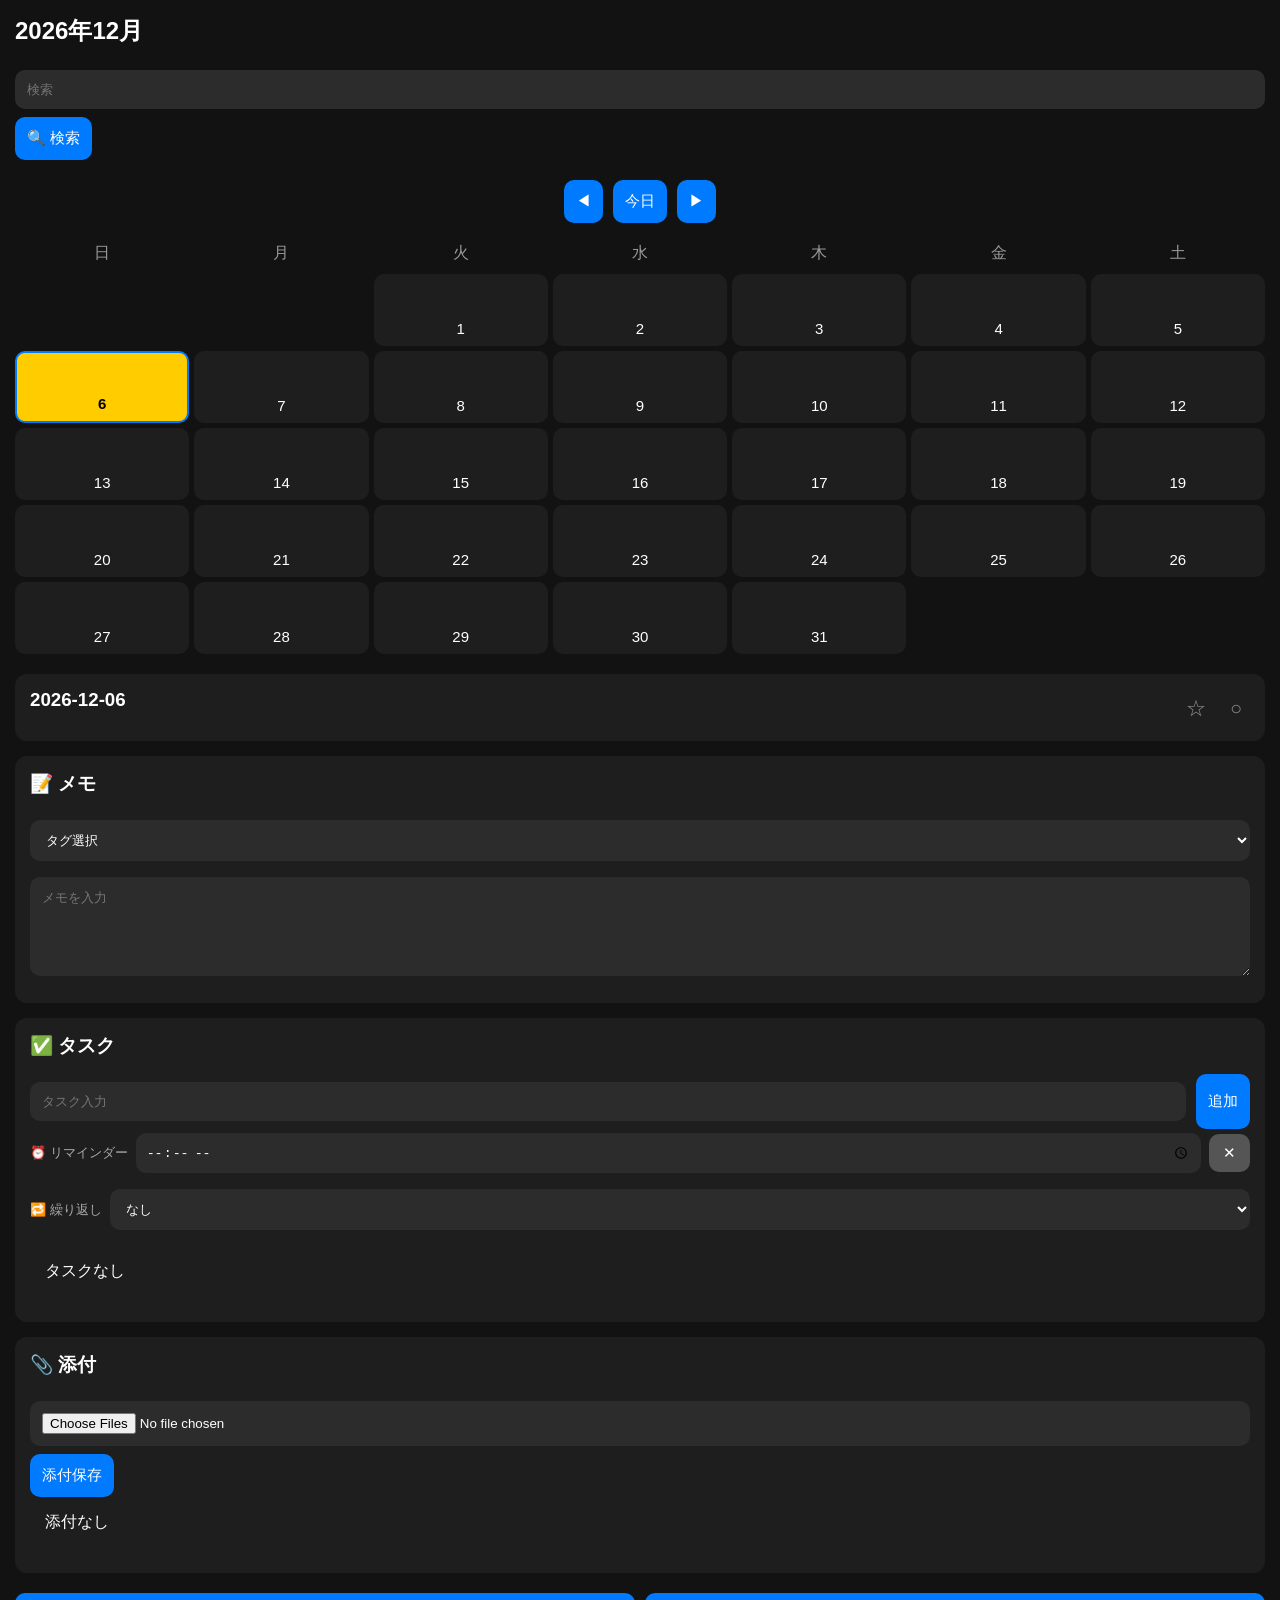
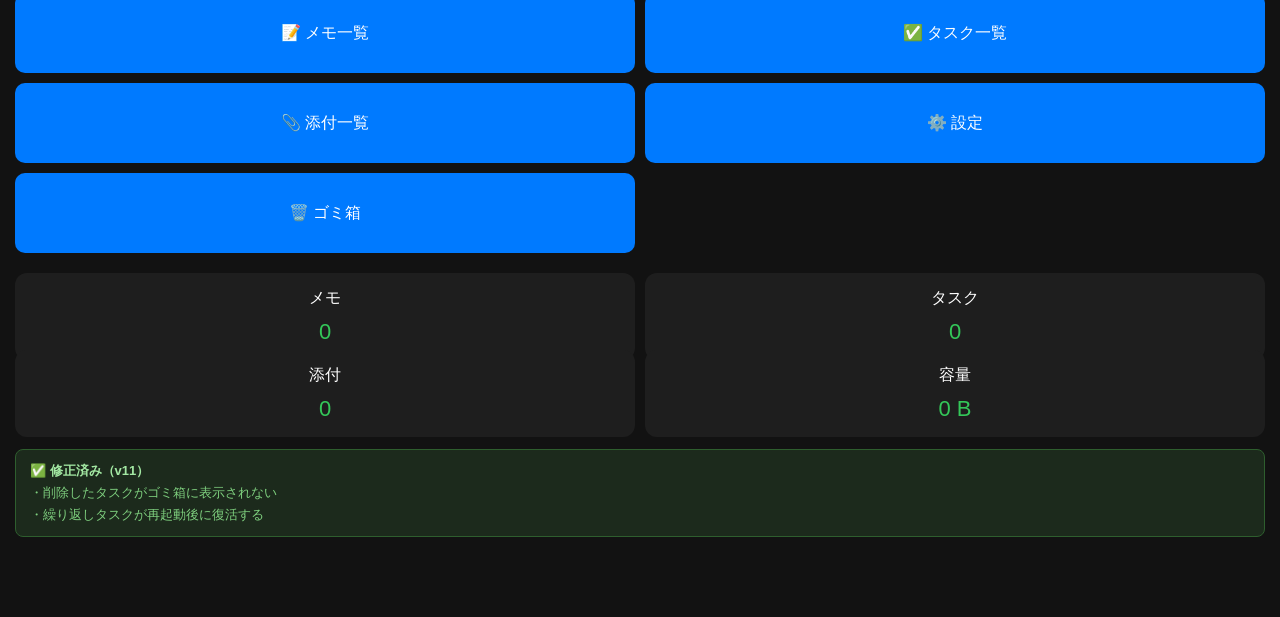
==== index.html @ 5a41fc6e "fix: sync deletedRepeatIds from trash on startup, bump SW to v11 Root cause: tasks deleted with old " ====
<!DOCTYPE html>
<html lang="ja">
<head>

<meta charset="UTF-8">

<meta
name="viewport"
content="width=device-width,initial-scale=1.0">

<title>Daily Hub Pro v3.1</title>

<link rel="manifest" href="manifest.json">

<meta name="theme-color" content="#007aff">

<meta name="apple-mobile-web-app-capable" content="yes">

<meta name="apple-mobile-web-app-status-bar-style" content="black-translucent">

<meta name="apple-mobile-web-app-title" content="Daily Hub">

<link rel="apple-touch-icon" href="icon.svg">

<link
rel="stylesheet"
href="style.css">

</head>

<body>

<!-- =====================
LOCK
===================== -->

<section
id="lockPage"
class="page">

<div class="lock-container">

<div class="lock-icon">🔒</div>

<h2>Daily Hub Pro</h2>

<input
type="password"
id="passcodeInput"
placeholder="パスコードを入力"
inputmode="numeric"
autocomplete="off">

<button
onclick="unlockApp()">
解除
</button>

<p id="lockError"
class="lock-error"></p>

<button
type="button"
class="lock-reset-btn"
onclick="resetAndUnlock()">
パスコードを忘れた場合
</button>

</div>

</section>

<!-- =====================
HOME
===================== -->

<section
id="homePage"
class="page active">

<h1 id="appTitle">
Daily Hub Pro
</h1>

<input
id="searchInput"
placeholder="検索">

<button
onclick="runSearch()">
🔍 検索
</button>

<div
id="tagSearchArea">
</div>

<div
id="searchResult">
</div>

<!-- =====================
CALENDAR
===================== -->

<div class="calendar-nav">

<button
onclick="prevMonth()">
◀
</button>

<button
onclick="goToday()">
今日
</button>

<button
onclick="nextMonth()">
▶
</button>

</div>

<div
id="calendar"
class="calendar">
</div>

<div
id="selectedDateBox"
class="card">

<div class="date-flag-row">

<h3 id="selectedDate">
日付未選択
</h3>

<div class="date-flag-btns">

<button
id="favBtn"
class="flag-btn"
onclick="toggleFavorite()">
☆
</button>

<button
id="impBtn"
class="flag-btn"
onclick="toggleImportant()">
○
</button>

</div>

</div>

</div>

<!-- =====================
MEMO
===================== -->

<div class="card">

<h3>
📝 メモ
</h3>

<select id="memoTag">
</select>

<textarea
id="memoInput"
rows="5"
placeholder="メモを入力">
</textarea>

</div>

<!-- =====================
TASK
===================== -->

<div class="card">

<h3>
✅ タスク
</h3>

<div class="task-input">

<input
type="text"
id="taskInput"
placeholder="タスク入力">

<button
onclick="addTask()">
追加
</button>

</div>

<div class="reminder-row">
<span class="reminder-label">⏰ リマインダー</span>
<input
type="time"
id="taskReminderTime">
<button
type="button"
class="reminder-clear-btn"
onclick="document.getElementById('taskReminderTime').value=''">
✕
</button>
</div>

<div class="reminder-row">
<span class="reminder-label">🔁 繰り返し</span>
<select id="taskRepeat">
<option value="">なし</option>
<option value="daily">毎日</option>
<option value="weekly">毎週</option>
<option value="monthly">毎月</option>
</select>
</div>

<div
id="taskArea">
</div>

</div>

<!-- =====================
ATTACHMENT
===================== -->

<div class="card">

<h3>
📎 添付
</h3>

<input
type="file"
id="attachmentInput"
multiple>

<button
onclick="saveAttachment()">
添付保存
</button>

<div
id="attachmentArea">
</div>

</div>

<!-- =====================
MENU
===================== -->

<div class="menu-grid">

<button
onclick="showMemoList()">
📝 メモ一覧
</button>

<button
onclick="showTaskList()">
✅ タスク一覧
</button>

<button
onclick="showAttachmentList()">
📎 添付一覧
</button>

<button
onclick="showSettingsPage()">
⚙️ 設定
</button>

<button
onclick="showTrashPage()">
🗑️ ゴミ箱
</button>

</div>

<!-- =====================
STATS
===================== -->

<div id="statsArea">

<div class="stat-card">
メモ
<span id="memoCount">
0
</span>
</div>

<div class="stat-card">
タスク
<span id="taskCount">
0
</span>
</div>

<div class="stat-card">
添付
<span id="attachmentCount">
0
</span>
</div>

<div class="stat-card">
容量
<span id="storageSize">
0MB
</span>
</div>

</div>

<!-- =====================
FIX NOTICE
===================== -->

<div id="fixNotice" style="
    margin:12px 0 0;
    padding:10px 14px;
    background:#1c2a1c;
    border:1px solid #2e5e2e;
    border-radius:8px;
    font-size:13px;
    color:#7ecf7e;
    line-height:1.7;
">
    <strong style="color:#a3e8a3;">✅ 修正済み（v11）</strong><br>
    ・削除したタスクがゴミ箱に表示されない<br>
    ・繰り返しタスクが再起動後に復活する
</div>

</section>

<!-- =====================
MEMO PAGE
===================== -->

<section
id="memoPage"
class="page">

<div class="topbar">

<button
onclick="goHome()">
← ホーム
</button>

<h2>
メモ一覧
</h2>

</div>

<div
id="memoListArea">
</div>

</section>

<!-- =====================
TASK PAGE
===================== -->

<section
id="taskPage"
class="page">

<div class="topbar">

<button
onclick="goHome()">
← ホーム
</button>

<h2>
タスク一覧
</h2>

</div>

<div
id="taskListArea">
</div>

</section>

<!-- =====================
ATTACHMENT PAGE
===================== -->

<section
id="attachmentPage"
class="page">

<div class="topbar">

<button
onclick="goHome()">
← ホーム
</button>

<h2>
添付一覧
</h2>

</div>

<div
id="attachmentListArea">
</div>

</section>

<!-- =====================
STATS PAGE
===================== -->

<section
id="statsPage"
class="page">

<div class="topbar">

<button
onclick="goHome()">
← ホーム
</button>

<h2>
統計
</h2>

</div>

<div
id="statsDetail">
</div>

</section>

<!-- =====================
BACKUP PAGE
===================== -->

<section
id="backupPage"
class="page">

<div class="topbar">

<button
onclick="goHome()">
← ホーム
</button>

<h2>
バックアップ
</h2>

</div>

<div class="card">

<h3>
📤 エクスポート
</h3>

<p class="backup-note">
現在のデータをJSONファイルとして保存します。
</p>

<button
onclick="exportData()">
JSON出力
</button>

</div>

<div class="card">

<h3>
📥 インポート
</h3>

<p class="backup-note">
ブラウザやデバイスを変える際は、エクスポートしたJSONファイルをここから読み込んでください。
</p>

<input
type="file"
id="importFile">

<button
onclick="importData()">
JSON読込
</button>

</div>

<div class="card backup-info">

<p>
⚠️ ブラウザが異なるとデータは共有されません。<br>
Chrome → Safari など環境を変える場合は、必ずエクスポート → インポートでデータを移行してください。
</p>

</div>

</section>


<!-- =====================
SETTINGS PAGE
===================== -->

<section
id="settingsPage"
class="page">

<div class="topbar">

<button
onclick="goHome()">
← ホーム
</button>

<h2>
⚙️ 設定
</h2>

</div>

<!-- 繰り返しタスク管理 -->

<div class="card">

<h3>
🔁 繰り返しタスク
</h3>

<div id="repeatListArea">
</div>

</div>

<!-- タグ管理 -->

<div class="card">

<h3>
🏷️ タグ管理
</h3>

<div class="task-input">

<input
type="text"
id="newTagInput"
placeholder="タグ名">

<button
onclick="addTag()">
追加
</button>

</div>

<h4>
登録済みタグ
</h4>

<div
id="tagListArea">
</div>

</div>

<!-- タスク化メモ -->

<div class="card">

<h3>
📝 タスク化メモ
</h3>

<p class="backup-note">
このタグを含むメモ行は自動的にタスクに変換されます。
</p>

<div class="task-input">

<input
type="text"
id="newTaskTagInput"
placeholder="タスク化タグ（例:【タスク】）">

<button
onclick="addTaskTag()">
追加
</button>

</div>

<div
id="taskTagListArea">
</div>

</div>

<!-- タスク完了動作 -->

<div class="card">

<h3>✅ タスク完了動作</h3>

<div class="action-btn-group">

<button
id="actionStrikeBtn"
onclick="setTaskCompleteAction('strikethrough')">
取り消し線のみ
</button>

<button
id="actionDeleteBtn"
onclick="setTaskCompleteAction('auto-delete')">
取り消し線→2秒後に削除
</button>

</div>

</div>

<!-- パスコード -->

<div class="card">

<h3>
🔒 パスコード
</h3>

<button
onclick="passcodeSetting()">
設定
</button>

</div>

<!-- 通知 -->

<div class="card">

<h3>
🔔 通知
</h3>

<button
onclick="requestNotificationPermission()">
通知を許可する
</button>

</div>

<!-- テーマ -->

<div class="card">

<h3>
🎨 テーマ
</h3>

<button
onclick="setLightMode()">
ライトモード
</button>

<button
onclick="setDarkMode()">
ダークモード
</button>

</div>

<!-- 統計 -->

<div class="card">

<h3>
📊 統計
</h3>

<button
onclick="showStatsPage()">
統計を開く
</button>

</div>

<!-- バックアップ -->

<div class="card">

<h3>
💾 バックアップ
</h3>

<button
onclick="showBackupPage()">
バックアップを開く
</button>

</div>

<!-- アプリ情報 -->

<div class="card">

<h3>
ℹ️ アプリ情報
</h3>

<p>
Daily Hub Pro v3.1
</p>

</div>

<!-- データ削除 -->

<div class="card">

<h3>
🗑️ データ管理
</h3>

<button
onclick="clearAllData()">
全データ削除
</button>

</div>

</section>

<!-- =====================
TRASH PAGE
===================== -->

<section
id="trashPage"
class="page">

<div class="topbar">

<button
onclick="goHome()">
← ホーム
</button>

<h2>
🗑️ ゴミ箱
</h2>

</div>

<div
id="trashListArea">
</div>

</section>

<!-- =====================
SCRIPT
===================== -->

<script src="db.js"></script>
<script src="calendar.js"></script>
<script src="memo.js"></script>
<script src="task.js"></script>
<script src="attachment.js"></script>
<script src="search.js"></script>
<script src="stats.js"></script>
<script src="backup.js"></script>
<script src="settings.js"></script>
<script src="reminder.js"></script>
<script src="repeat.js"></script>
<script src="trash.js"></script>
<script src="app.js"></script>

</body>
</html>
---- style.css ----
*{
    margin:0;
    padding:0;
    box-sizing:border-box;
}

html,
body,
.page{
    overflow-anchor:none;
}

body{
    background:#121212;
    color:#ffffff;
    font-family:
    -apple-system,
    BlinkMacSystemFont,
    sans-serif;

    padding:15px;
    padding-bottom:80px;
}

.page{
    display:none;
}

.page.active{
    display:block;
}

h1,h2,h3{
    margin-bottom:15px;
}

button{
    border:none;
    border-radius:10px;
    background:#007aff;
    color:white;
    padding:12px;
    cursor:pointer;
    font-size:15px;
}

button:active{
    transform:scale(.98);
}

input,
textarea,
select{

    width:100%;

    background:#2c2c2c;

    color:white;

    border:none;

    border-radius:10px;

    padding:12px;

    margin-top:8px;
    margin-bottom:8px;
}

textarea{
    resize:vertical;
}

.topbar{

    display:flex;

    align-items:center;

    justify-content:space-between;

    margin-bottom:20px;
}

.card{

    background:#1e1e1e;

    padding:15px;

    border-radius:12px;

    margin-bottom:15px;
}

/* =====================
ホーム
===================== */

.menu-grid{

    display:grid;

    grid-template-columns:
    repeat(2,1fr);

    gap:10px;

    margin-top:20px;
}

.menu-grid button{

    height:80px;

    font-size:16px;
}

/* =====================
統計カード
===================== */

#statsArea{

    display:grid;

    grid-template-columns:
    1fr 1fr;

    grid-template-areas:
    "memo task"
    "attach storage";

    gap:10px;

    margin-top:20px;

}

.stat-card{

    background:#1e1e1e;

    border-radius:12px;

    padding:15px;

    text-align:center;
}

#statsArea{

    display:grid;

    grid-template-columns:
    repeat(2,1fr);

    gap:10px;

    margin-top:20px;

}

#statsArea .stat-card:nth-child(1){

    margin-top:0;

}

#statsArea .stat-card:nth-child(2){

    margin-top:0;

}

#statsArea .stat-card:nth-child(3){

    margin-top:-20px;

}

#statsArea .stat-card:nth-child(4){

    margin-top:-20px;

}

.stat-card span{

    display:block;

    margin-top:10px;

    font-size:22px;

    color:#34c759;
}

/* =====================
カレンダー
===================== */

.calendar-nav{

    display:flex;

    justify-content:center;

    gap:10px;

    margin-bottom:15px;
}

.calendar{

    display:grid;

    grid-template-columns:
    repeat(7,1fr);

    gap:5px;

    margin-bottom:20px;
}

.day-header{

    text-align:center;

    color:#999;

    padding:5px;
}

.day{

    min-height:72px;

    background:#1e1e1e;

    border-radius:10px;

    display:flex;

    flex-direction:column;

    align-items:center;

    justify-content:flex-end;

    padding-bottom:10px;

    position:relative;

    cursor:pointer;
}

.day-num{

    font-size:15px;

    line-height:1;

}

.day.selected{

    border:2px solid #007aff;
}

.today-highlight{

    background:#ffcc00;

    color:black;

    font-weight:bold;
}

.badge{

    position:absolute;

    bottom:4px;

    right:4px;

    color:#34c759;

    font-size:10px;
}

.badge-fav{

    position:absolute;

    top:4px;

    left:4px;

    color:#ffcc00;

    font-size:11px;

    line-height:1;

    text-shadow:0 0 3px rgba(0,0,0,0.5);

}

.today-highlight .badge-fav{

    color:#b8860b;

}

.badge-imp{

    position:absolute;

    top:3px;

    right:4px;

    color:#ff3b30;

    font-size:10px;

    line-height:1;

}

/* =====================
日付フラグ行
===================== */

.date-flag-row{

    display:flex;

    align-items:center;

    justify-content:space-between;

}

.date-flag-btns{

    display:flex;

    gap:8px;

    flex-shrink:0;

}

.flag-btn{

    background:transparent;

    color:#888;

    font-size:20px;

    padding:4px 8px;

    width:auto;

    line-height:1;

}

/* =====================
タスク
===================== */

.task-input{

    display:flex;

    gap:10px;
}

.task-input input{

    flex:1;
}

.todo-item{

    background:#2c2c2c;

    padding:12px;

    border-radius:10px;

    margin-top:8px;

    display:flex;

    justify-content:space-between;

    align-items:flex-start;

    gap:12px;

    width:100%;
}

.task-label{

    display:flex;

    align-items:flex-start;

    gap:10px;

    flex:1;

    min-width:0;
}

.task-label input{

    width:auto;

    margin:0;

    margin-top:3px;

    flex-shrink:0;
}

.task-label span{

    flex:1;

    display:block;

    min-width:0;

    white-space:normal;

    word-break:break-word;

    overflow-wrap:anywhere;

    line-height:1.5;
}

.todo-complete{

    text-decoration:line-through;

    color:#888;
}

.delete-btn{

    background:#ff3b30;

    padding:8px 12px;

    width:auto;

    flex-shrink:0;

    white-space:nowrap;
}

/* =====================
添付
===================== */

.attachment-card{

    background:#1e1e1e;

    padding:12px;

    border-radius:12px;

    margin-bottom:12px;
}

.attachment-preview{

    width:100%;

    border-radius:10px;

    margin-top:10px;

    margin-bottom:10px;
}

video.attachment-preview{

    max-height:250px;
}

/* =====================
一覧画面
===================== */

.list-card{

    background:#1e1e1e;

    padding:15px;

    border-radius:12px;

    margin-bottom:10px;
}

.small-date{

    color:#34c759;

    font-size:13px;

    margin-bottom:8px;
}

/* =====================
検索
===================== */

#searchResult{

    margin-top:20px;
}

.search-summary{

    color:#34c759;

    font-weight:bold;
}

.search-card{

    display:block;
}

.search-type{

    margin-bottom:8px;

    font-size:14px;

    font-weight:bold;
}

.search-text{

    line-height:1.6;

    word-break:break-word;

    overflow-wrap:anywhere;
}

/* =====================
タグ検索
===================== */

.tag-search-label{

    font-size:13px;

    color:#aaa;

    margin-top:15px;

    margin-bottom:8px;

}

.tag-search-wrap{

    display:flex;

    flex-wrap:wrap;

    gap:8px;

    margin-bottom:10px;

}

.tag-search-btn{

    background:#2c2c2c;

    color:#fff;

    padding:8px 14px;

    border-radius:20px;

    font-size:13px;

    width:auto;

}

.tag-search-btn-active{

    background:#007aff;

    color:#fff;

}

.light-mode .tag-search-btn{

    background:#e5e5e5;

    color:#111;

}

.light-mode .tag-search-btn-active{

    background:#007aff;

    color:#fff;

}

/* =====================
バックアップ
===================== */

.backup-note{

    font-size:13px;

    color:#aaa;

    margin-bottom:10px;

    line-height:1.6;

}

.backup-info{

    border:1px solid #ff9500;

    background:#1e1e1e;

}

.backup-info p{

    font-size:13px;

    color:#ff9500;

    line-height:1.8;

}

/* =====================
リマインダー
===================== */

.reminder-row{

    display:flex;

    align-items:center;

    gap:8px;

    margin-top:4px;

    margin-bottom:8px;

}

.reminder-label{

    font-size:13px;

    color:#aaa;

    white-space:nowrap;

    flex-shrink:0;

}

.reminder-row input[type="time"]{

    flex:1;

    margin:0;

    padding:10px;

    background:#2c2c2c;

    color:#fff;

    border:none;

    border-radius:10px;

}

.light-mode .reminder-row input[type="time"]{

    background:#fff;

    color:#111;

    border:1px solid #ccc;

}

.reminder-clear-btn{

    width:auto;

    padding:10px 14px;

    background:#555;

    flex-shrink:0;

}

.repeat-badge{

    display:inline-block;

    font-size:12px;

    color:#34c759;

    margin-left:6px;

    white-space:nowrap;

}

.reminder-badge{

    display:inline-block;

    font-size:12px;

    color:#ff9500;

    margin-left:6px;

    white-space:nowrap;

}

.repeat-item{

    display:flex;

    justify-content:space-between;

    align-items:center;

    background:#2c2c2c;

    padding:12px;

    border-radius:10px;

    margin-bottom:8px;

    gap:10px;

}

.repeat-item-info{

    flex:1;

    min-width:0;

}

.repeat-item-text{

    display:block;

    margin-top:4px;

    word-break:break-word;

}

.repeat-empty{

    color:#888;

    font-size:14px;

    padding:8px 0;

}

/* =====================
スマホ最適化
===================== */

@media(max-width:480px){

    .menu-grid{

        grid-template-columns:1fr;
    }

    #statsArea{

        grid-template-columns:1fr;
    }

}

/* =====================
添付ボタン横並び
===================== */

.attachment-actions{

    display:flex;

    gap:8px;

    margin-top:10px;
}

.attachment-actions button{

    flex:1;
}

/* =====================
   Light Mode
===================== */

.light-mode{

    background:#ffffff;

    color:#111111;

}

body.light-mode{

    background:#ffffff;

    color:#111111;

}

.light-mode .card{

    background:#f5f5f5;

    color:#111111;

}

.light-mode .stat-card{

    background:#f5f5f5;

    color:#111111;

}

.light-mode button{

    background:#e5e5e5;

    color:#111111;

}

.light-mode input,

.light-mode textarea,

.light-mode select{

    background:#ffffff;

    color:#111111;

    border:1px solid #cccccc;

}

/* =====================
   Light Mode Calendar
===================== */

.light-mode .day{

    background:#ffffff;

    color:#111111;

    border:1px solid #cccccc;

}

.light-mode .day.selected{

    border:2px solid #007aff;

}

.light-mode .day-header{

    color:#666666;

}

.light-mode .list-card{

    background:#f5f5f5;

    color:#111111;

}

.light-mode .attachment-card{

    background:#f5f5f5;

    color:#111111;

}

.light-mode .todo-item{

    background:#ffffff;

    color:#111111;

    border:1px solid #cccccc;

}

.light-mode .task-label span{

    color:#111111;

}

.light-mode .repeat-item{

    background:#f0f0f0;

    color:#111111;

}

.light-mode .tag-search-btn{

    background:#e5e5e5;

    color:#111111;

}

.light-mode .action-btn-group button{

    background:#e5e5e5;

    color:#111111;

}

/* =====================
   Light Mode Today
===================== */

.light-mode .today-highlight{

    background:#ffcc00 !important;

    color:#000000 !important;

    font-weight:bold;

}


/* =====================
   今日の日付
===================== */

.today-highlight{

    background:#ffcc00 !important;

    color:#000000 !important;

    font-weight:bold;

}

.today-highlight.selected{

    background:#ffcc00 !important;

    color:#000000 !important;

    border:2px solid #007aff;

}

/* =====================
   タスク化メモバッジ
===================== */

.memo-badge{

    display:inline-block;

    font-size:12px;

    color:#007aff;

    margin-left:6px;

    white-space:nowrap;

}

/* =====================
   タグ行
===================== */

.tag-row{

    display:flex;

    justify-content:space-between;

    align-items:center;

    background:#2c2c2c;

    padding:10px 12px;

    border-radius:10px;

    margin-bottom:8px;

}

.light-mode .tag-row{

    background:#f0f0f0;

    color:#111;

}

/* =====================
   パスコードロック
===================== */

.lock-container{

    display:flex;

    flex-direction:column;

    align-items:center;

    justify-content:center;

    min-height:90vh;

    gap:16px;

    text-align:center;

    padding:20px;

}

.lock-icon{

    font-size:64px;

}

.lock-error{

    color:#ff3b30;

    font-size:14px;

    min-height:18px;

}

@keyframes shake{

    0%,100%{ transform:translateX(0); }

    20%,60%{ transform:translateX(-8px); }

    40%,80%{ transform:translateX(8px); }

}

.lock-shake{

    animation:shake 0.4s;

}

.action-btn-group{

    display:flex;

    gap:8px;

    flex-wrap:wrap;

}

.action-btn-group button{

    flex:1;

    font-size:13px;

    padding:10px 8px;

}

.lock-reset-btn{

    background:transparent;

    color:#888;

    font-size:13px;

    padding:8px;

    margin-top:10px;

    text-decoration:underline;

}

/* =====================
   ゴミ箱
===================== */

.trash-empty{

    color:#888;

    font-size:14px;

    padding:16px 0;

    text-align:center;

}

.trash-clear-btn{

    background:#ff3b30;

    width:100%;

    margin-bottom:16px;

}

.trash-item-text{

    margin:6px 0;

    word-break:break-word;

    line-height:1.5;

}

.trash-deleted-at{

    font-size:12px;

    color:#888;

    margin-bottom:10px;

}

.trash-btn-row{

    display:flex;

    gap:8px;

}

.trash-restore-btn{

    flex:1;

    background:#34c759;

}

.trash-btn-row .delete-btn{

    flex:1;

}

.light-mode .trash-clear-btn{

    background:#ff3b30;

    color:#fff;

}

.light-mode .trash-restore-btn{

    background:#34c759;

    color:#fff;

}

/* =====================
   ゴミ箱タイプバッジ
===================== */

.trash-type-badge{

    display:inline-block;

    font-size:12px;

    padding:2px 8px;

    border-radius:10px;

    margin-bottom:6px;

}

.trash-type-task{

    background:#1a3a1a;

    color:#34c759;

}

.trash-type-attach{

    background:#1a2a3a;

    color:#007aff;

}

.light-mode .trash-type-task{

    background:#e0f5e8;

    color:#1a7a30;

}

.light-mode .trash-type-attach{

    background:#e0eaf5;

    color:#005cc5;

}
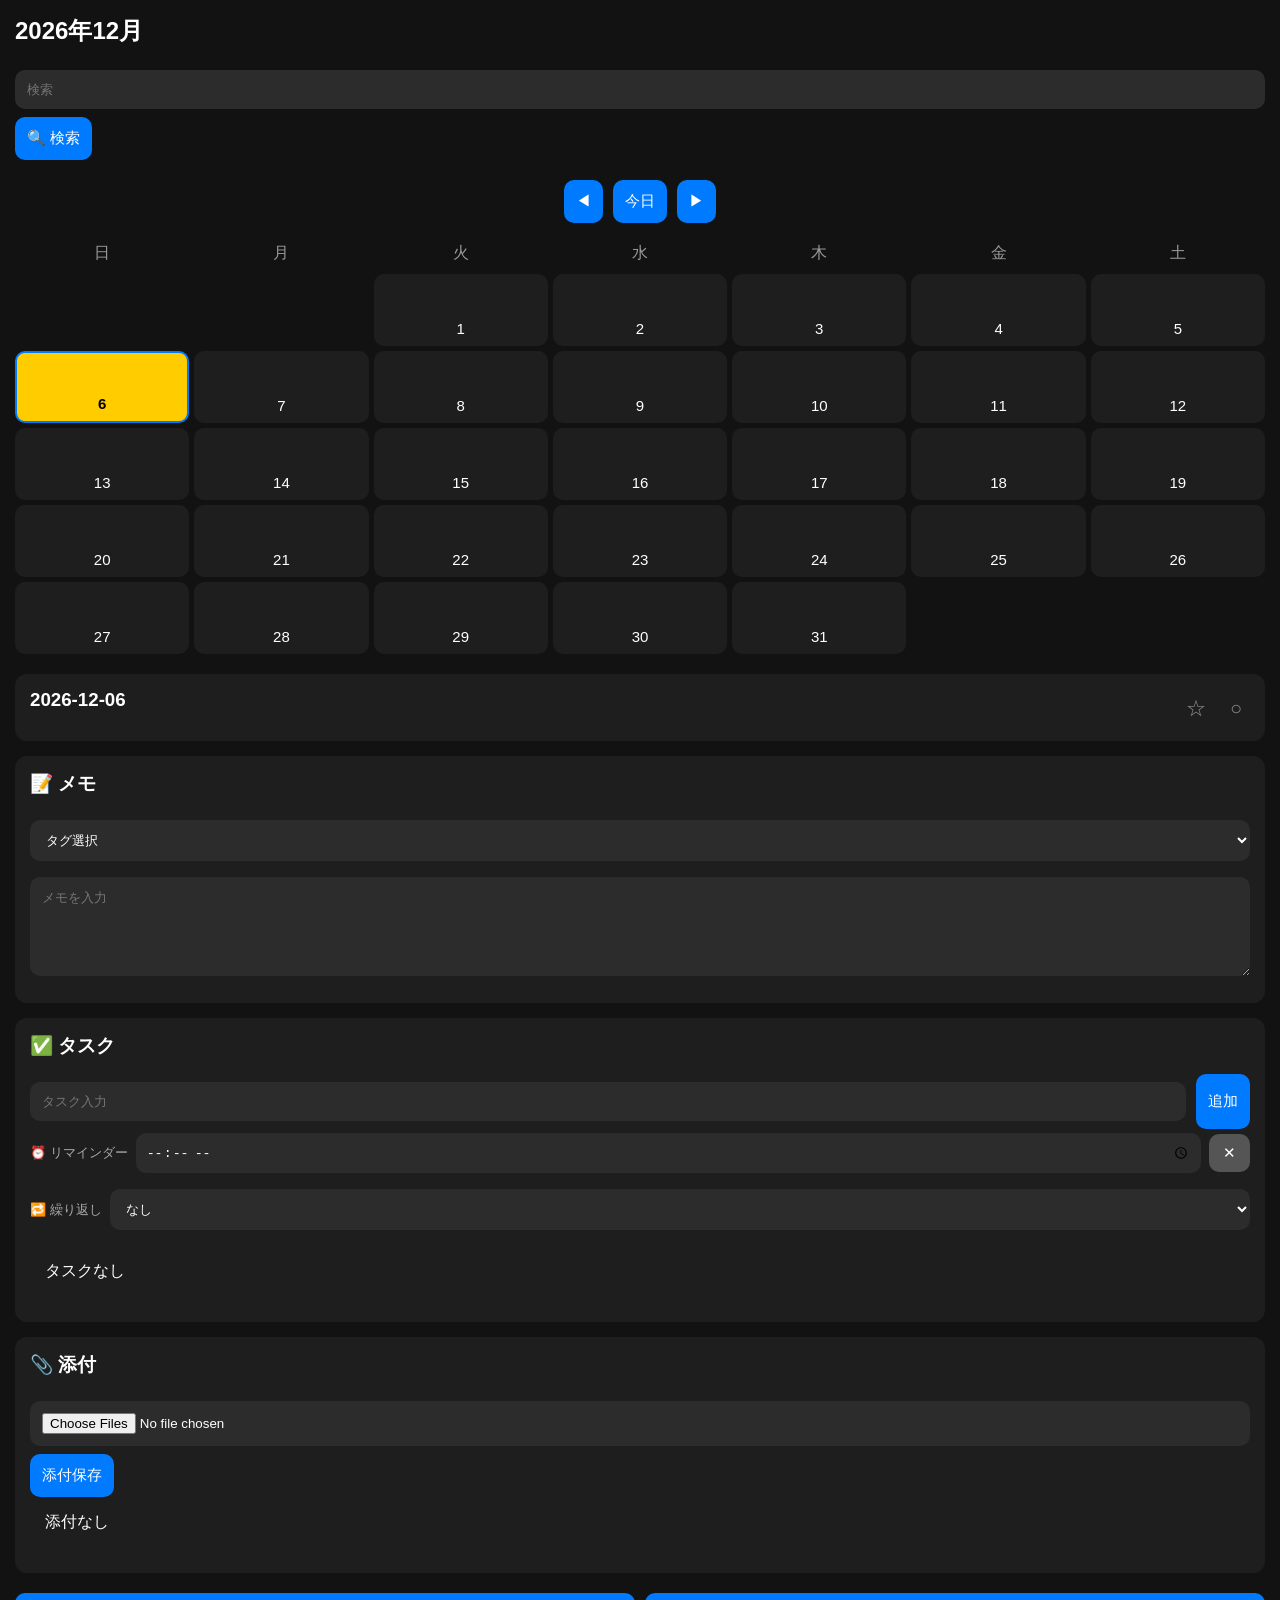
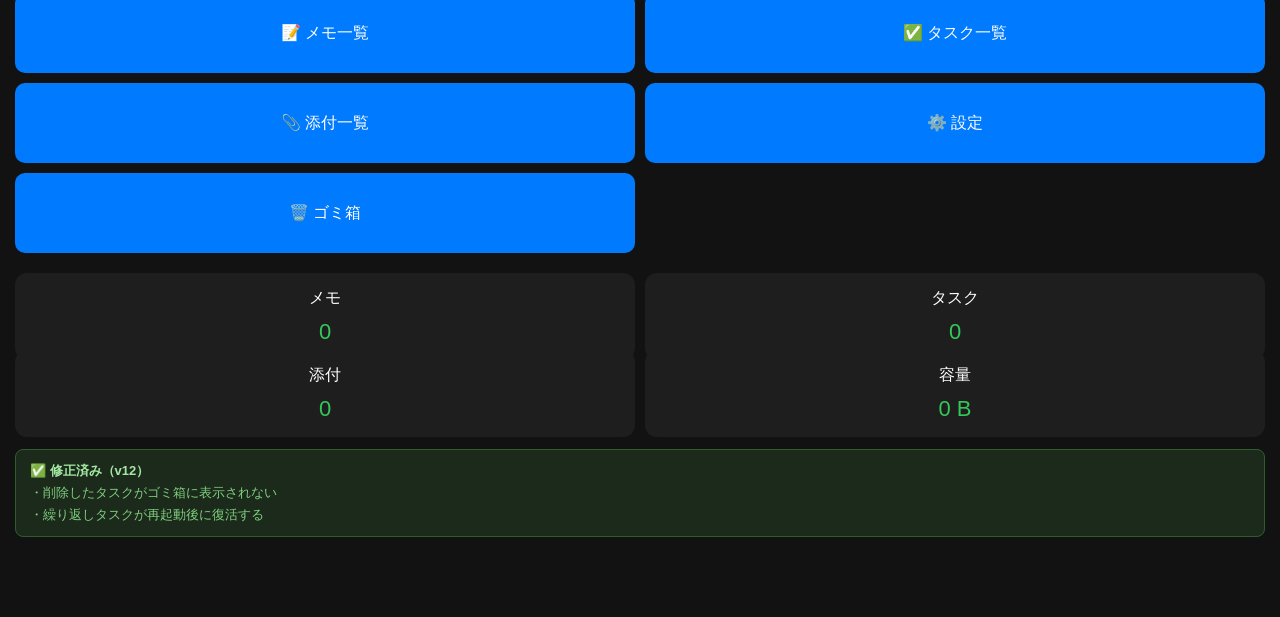
==== commit d3e1cdb2: "add force cache clear button and bump SW to v12 Adds "キャッシュ削除 & 再起動" button in settings that unregis" ====
--- a/index.html
+++ b/index.html
@@ -342,7 +342,7 @@
     color:#7ecf7e;
     line-height:1.7;
 ">
-    <strong style="color:#a3e8a3;">✅ 修正済み（v11）</strong><br>
+    <strong style="color:#a3e8a3;">✅ 修正済み（v12）</strong><br>
     ・削除したタスクがゴミ箱に表示されない<br>
     ・繰り返しタスクが再起動後に復活する
 </div>
@@ -696,6 +696,26 @@
 <button
 onclick="setDarkMode()">
 ダークモード
+</button>
+
+</div>
+
+<!-- アップデート -->
+
+<div class="card">
+
+<h3>
+🔄 アップデート
+</h3>
+
+<p style="font-size:13px;margin:0 0 10px;opacity:.75;">
+キャッシュを削除して最新版を読み込みます
+</p>
+
+<button
+onclick="forceClearAndReload()"
+style="background:#c0392b;color:#fff;border:none;padding:8px 16px;border-radius:6px;cursor:pointer;">
+🗑️ キャッシュ削除 &amp; 再起動
 </button>
 
 </div>
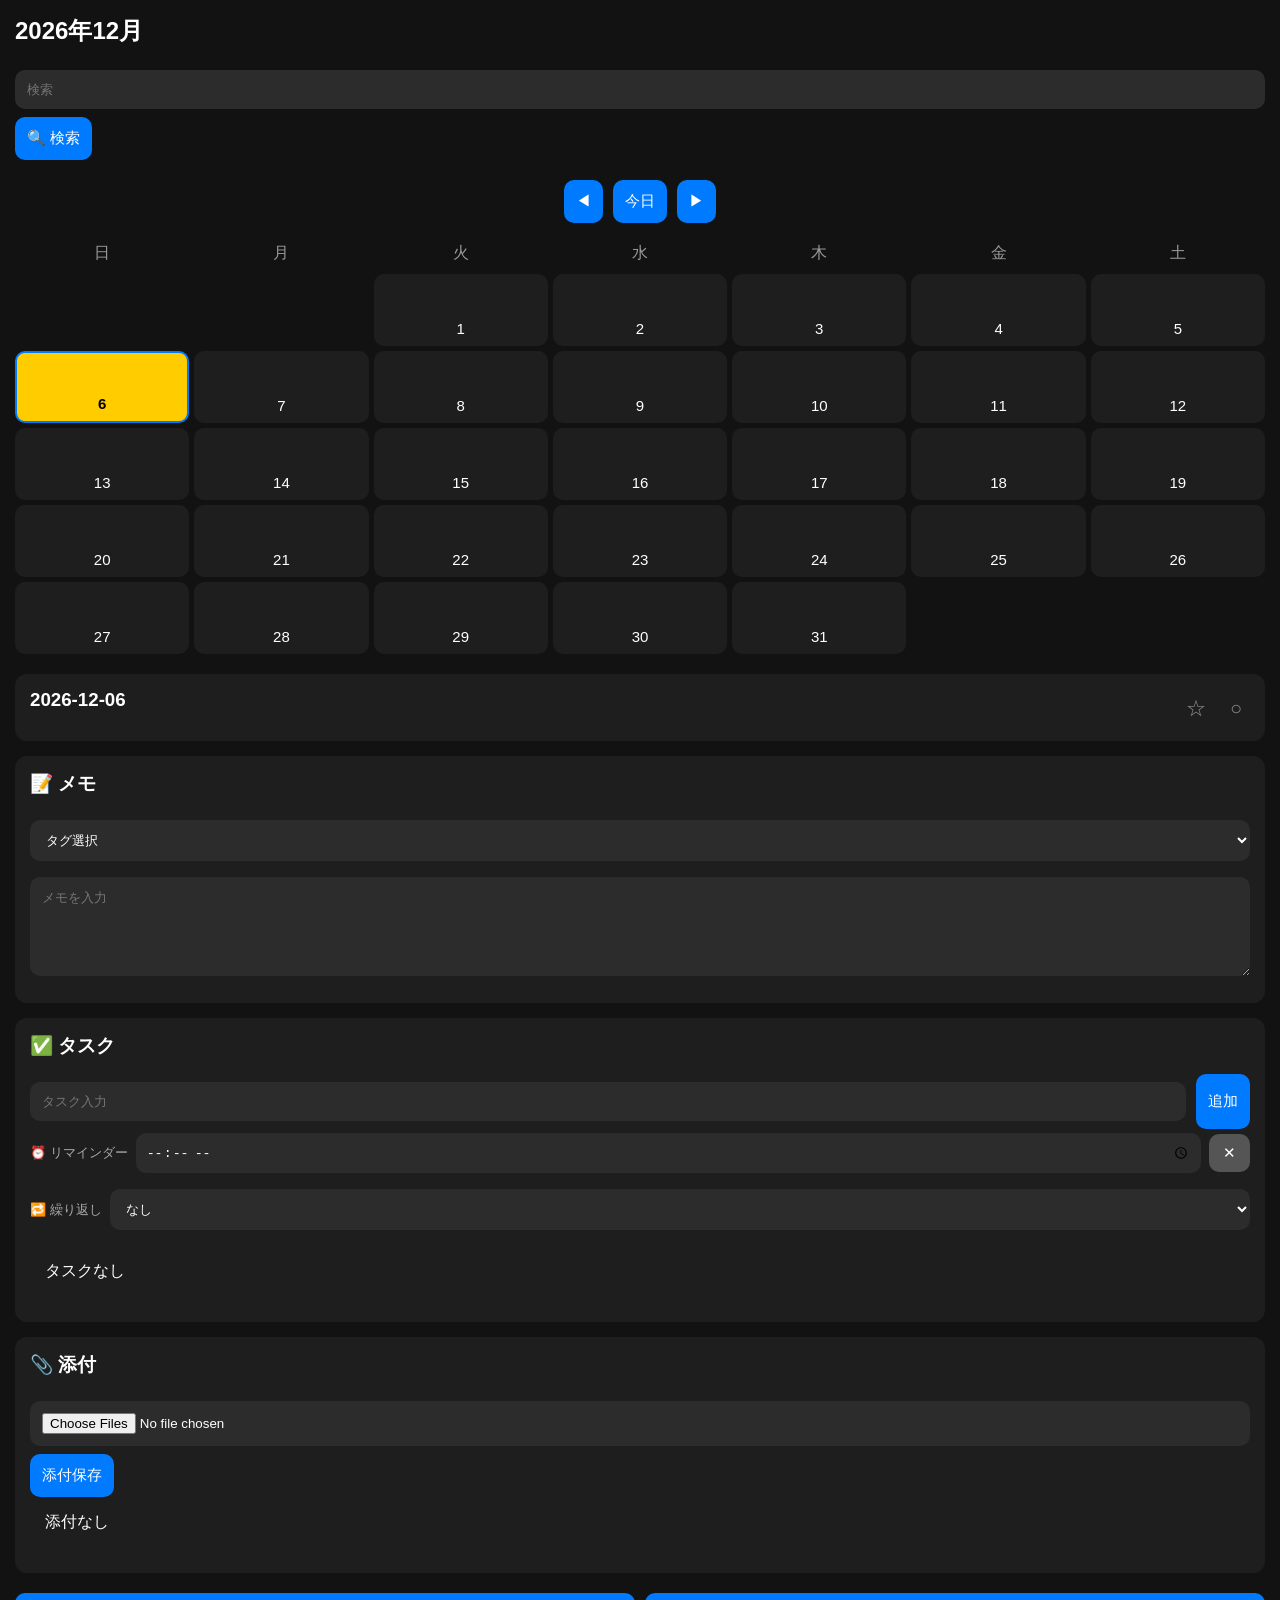
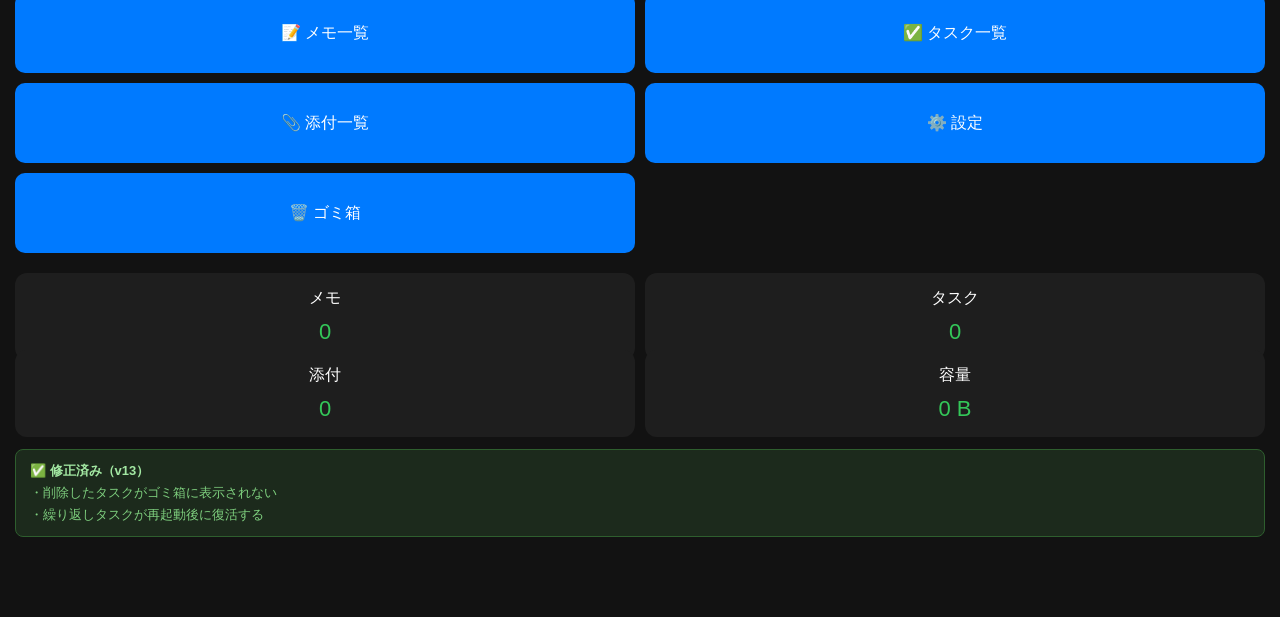
==== commit aada6c6b: "fix: track deleted repeat instances in independent localStorage key The previous approach stored del" ====
--- a/index.html
+++ b/index.html
@@ -342,7 +342,7 @@
     color:#7ecf7e;
     line-height:1.7;
 ">
-    <strong style="color:#a3e8a3;">✅ 修正済み（v12）</strong><br>
+    <strong style="color:#a3e8a3;">✅ 修正済み（v13）</strong><br>
     ・削除したタスクがゴミ箱に表示されない<br>
     ・繰り返しタスクが再起動後に復活する
 </div>
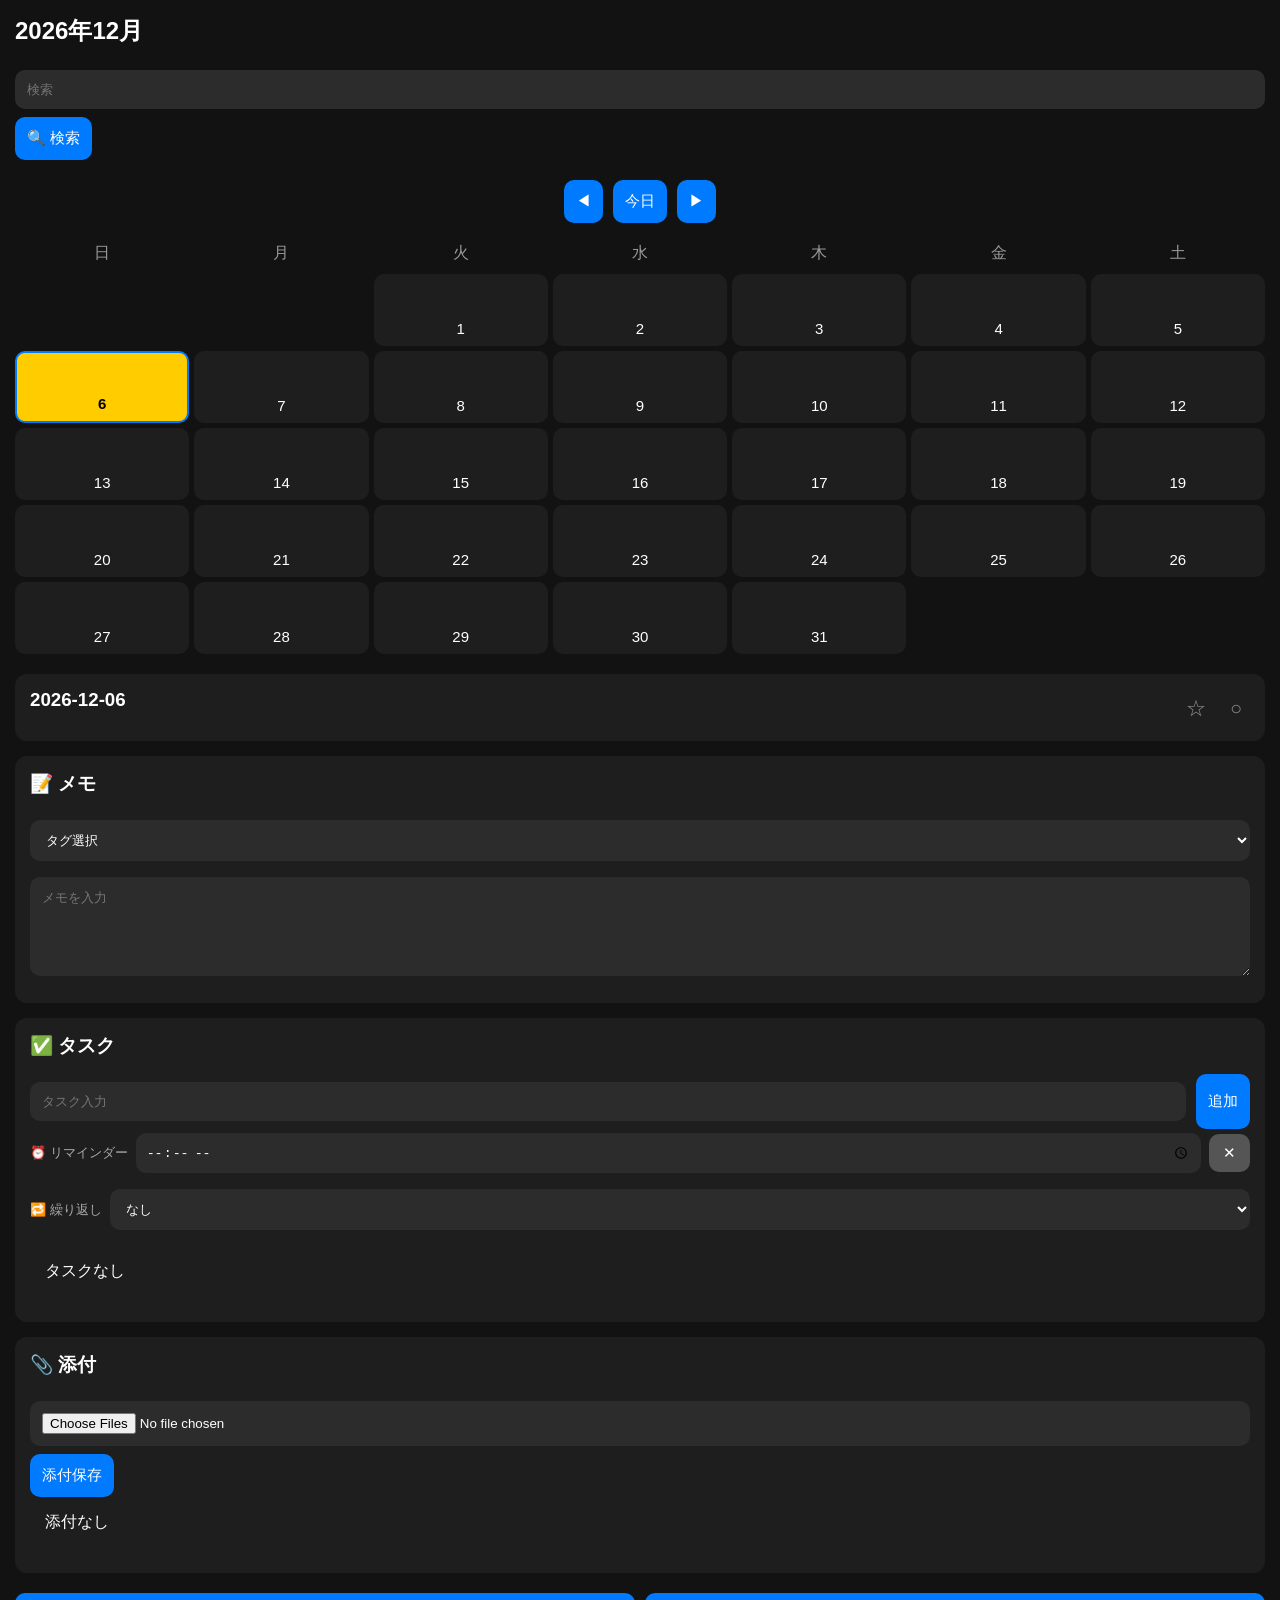
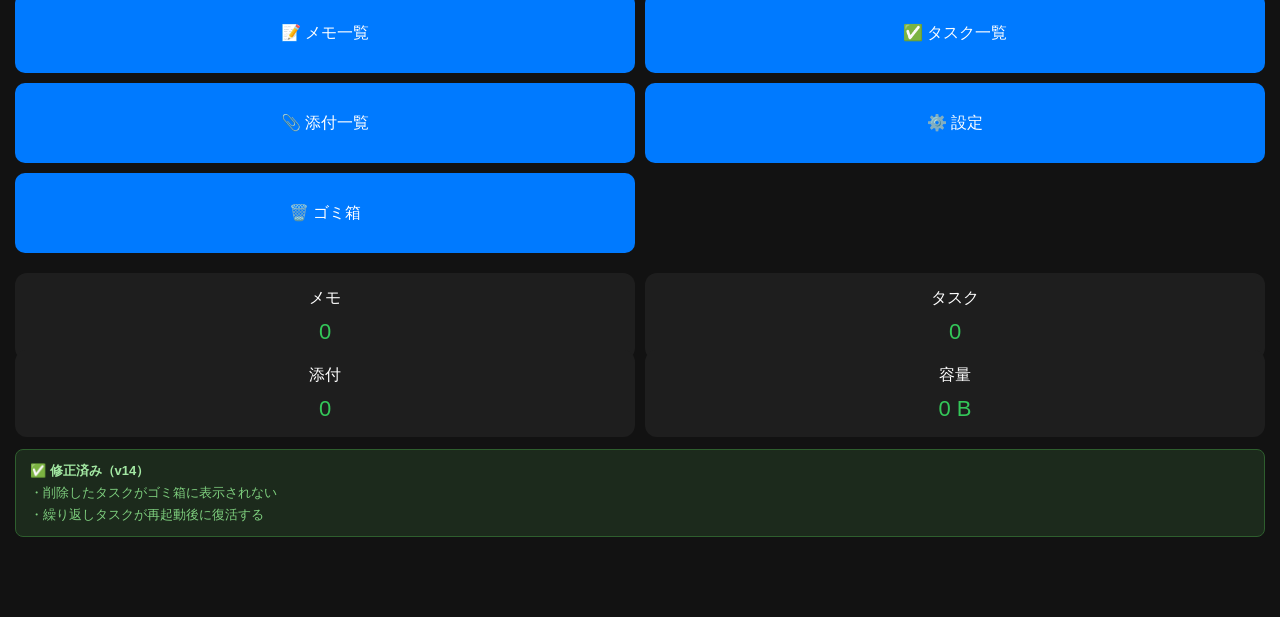
==== commit d1f565ba: "fix: add direct trashData check in generateRepeatTasks, SW v14 Added alreadyInTrash check that looks" ====
--- a/index.html
+++ b/index.html
@@ -342,7 +342,7 @@
     color:#7ecf7e;
     line-height:1.7;
 ">
-    <strong style="color:#a3e8a3;">✅ 修正済み（v13）</strong><br>
+    <strong style="color:#a3e8a3;">✅ 修正済み（v14）</strong><br>
     ・削除したタスクがゴミ箱に表示されない<br>
     ・繰り返しタスクが再起動後に復活する
 </div>
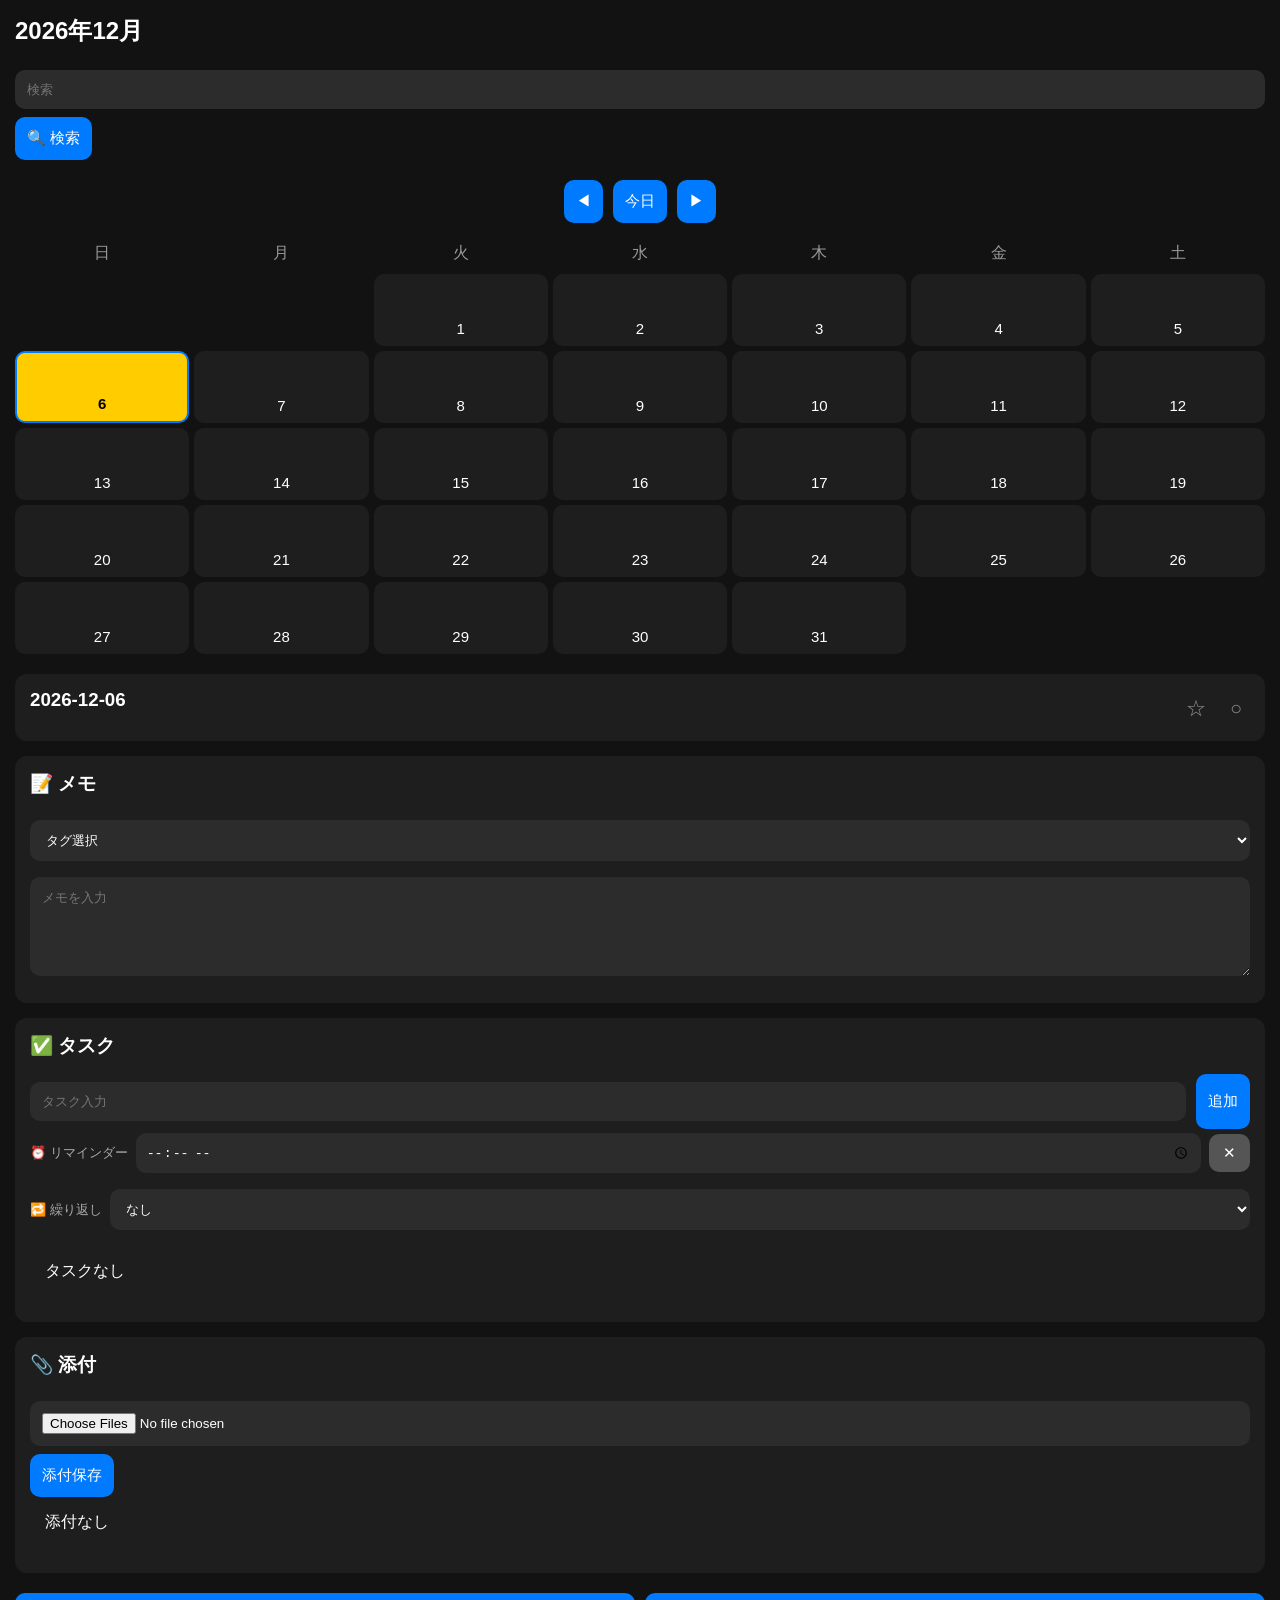
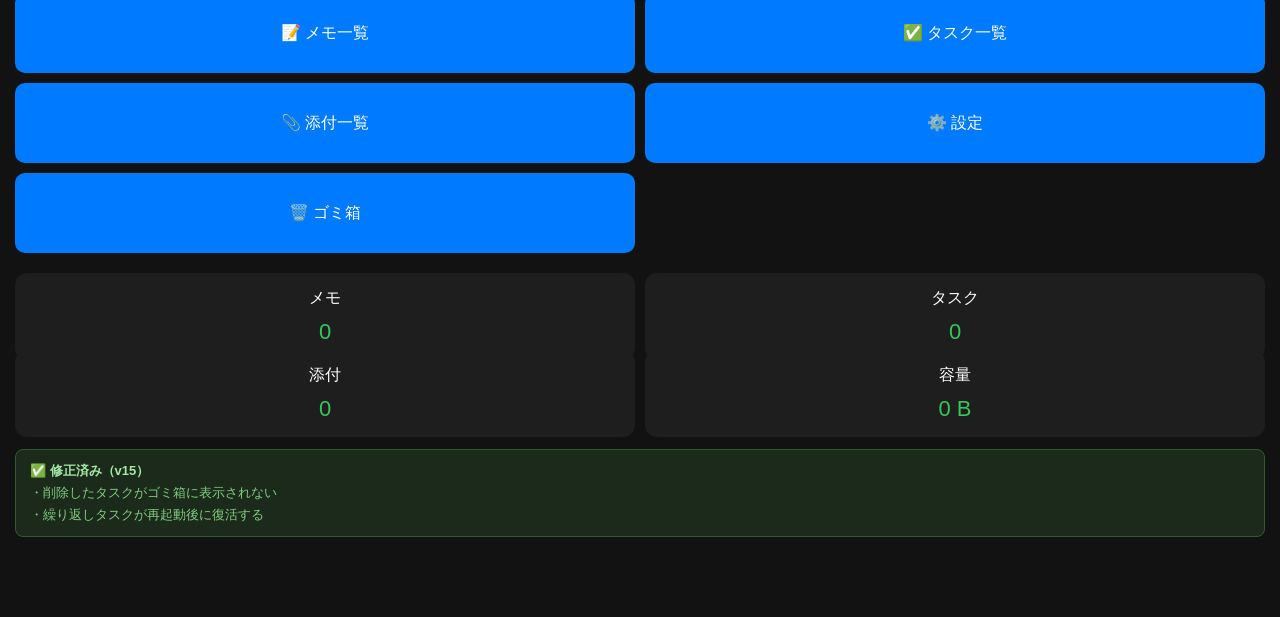
==== commit ac894c63: "fix: auto-delete path now calls moveToTrash and markRepeatDeleted The root cause: toggleTask()'s aut" ====
--- a/index.html
+++ b/index.html
@@ -342,7 +342,7 @@
     color:#7ecf7e;
     line-height:1.7;
 ">
-    <strong style="color:#a3e8a3;">✅ 修正済み（v14）</strong><br>
+    <strong style="color:#a3e8a3;">✅ 修正済み（v15）</strong><br>
     ・削除したタスクがゴミ箱に表示されない<br>
     ・繰り返しタスクが再起動後に復活する
 </div>
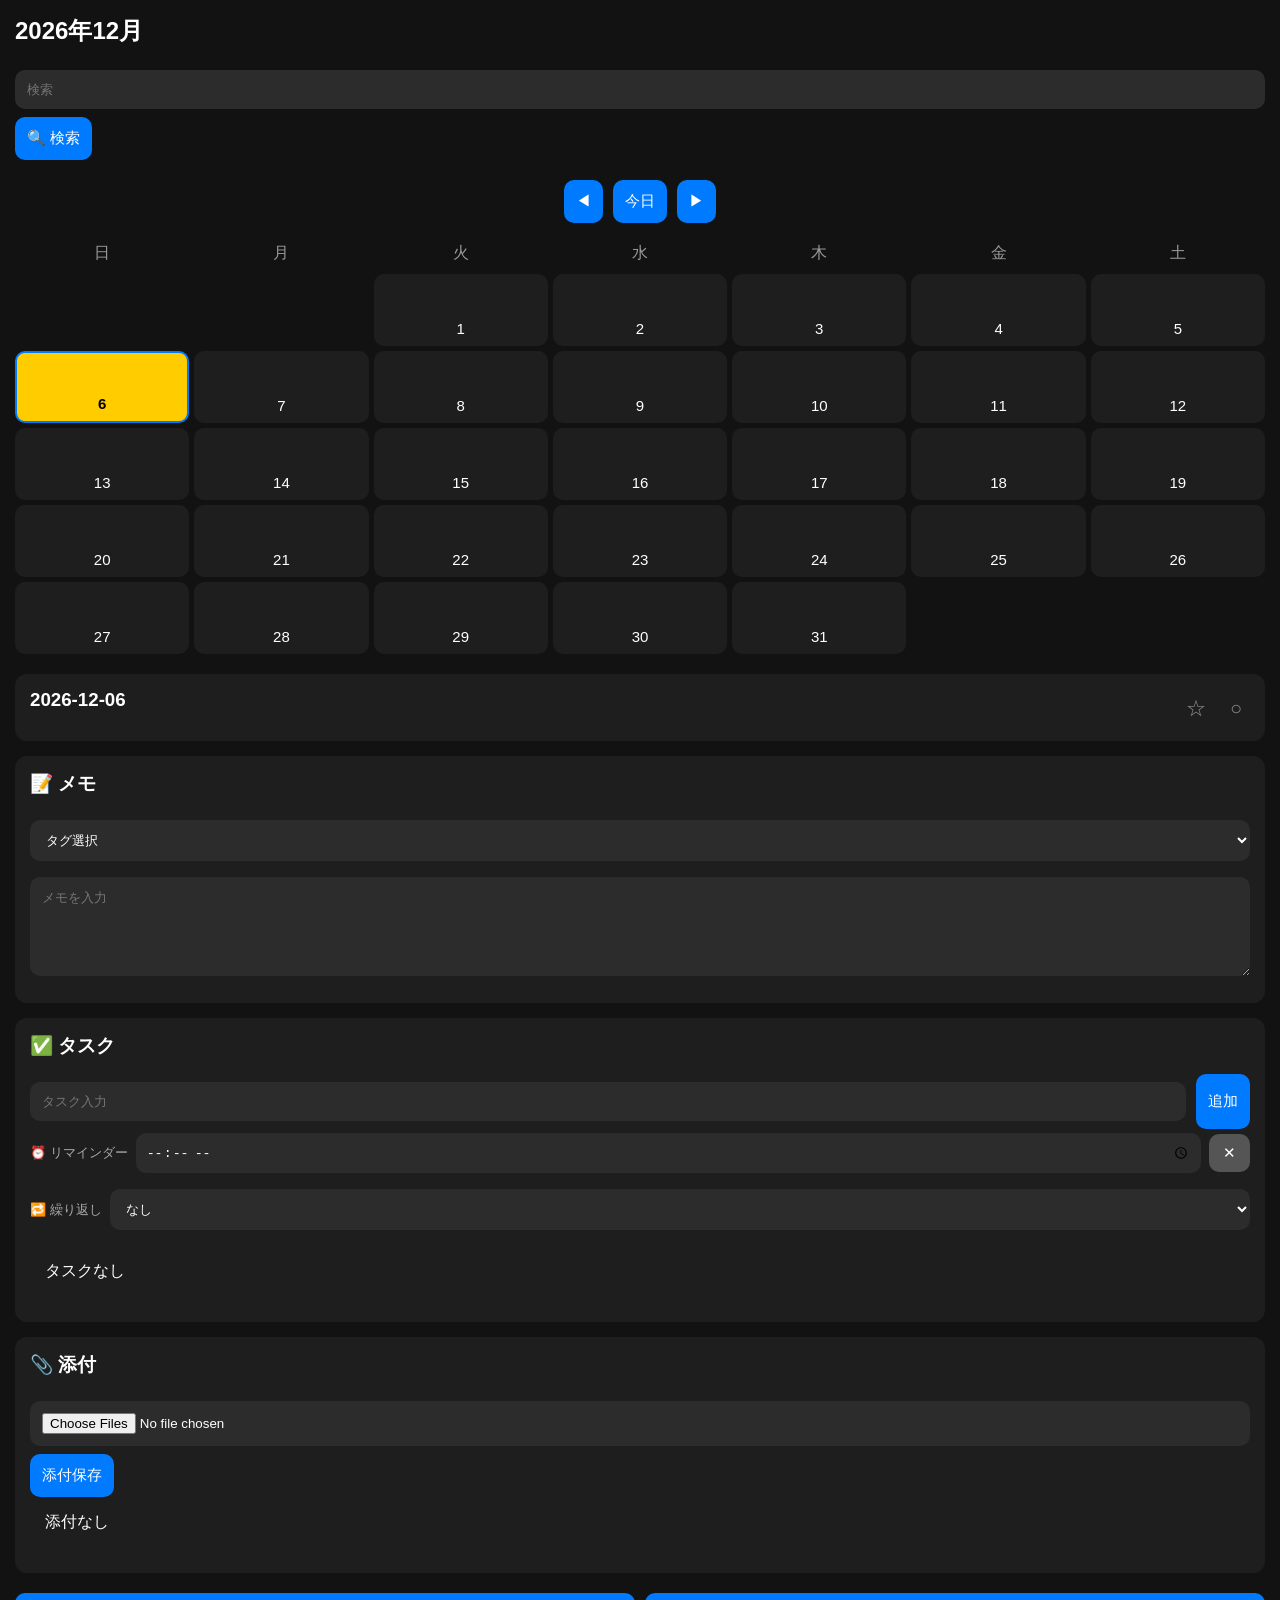
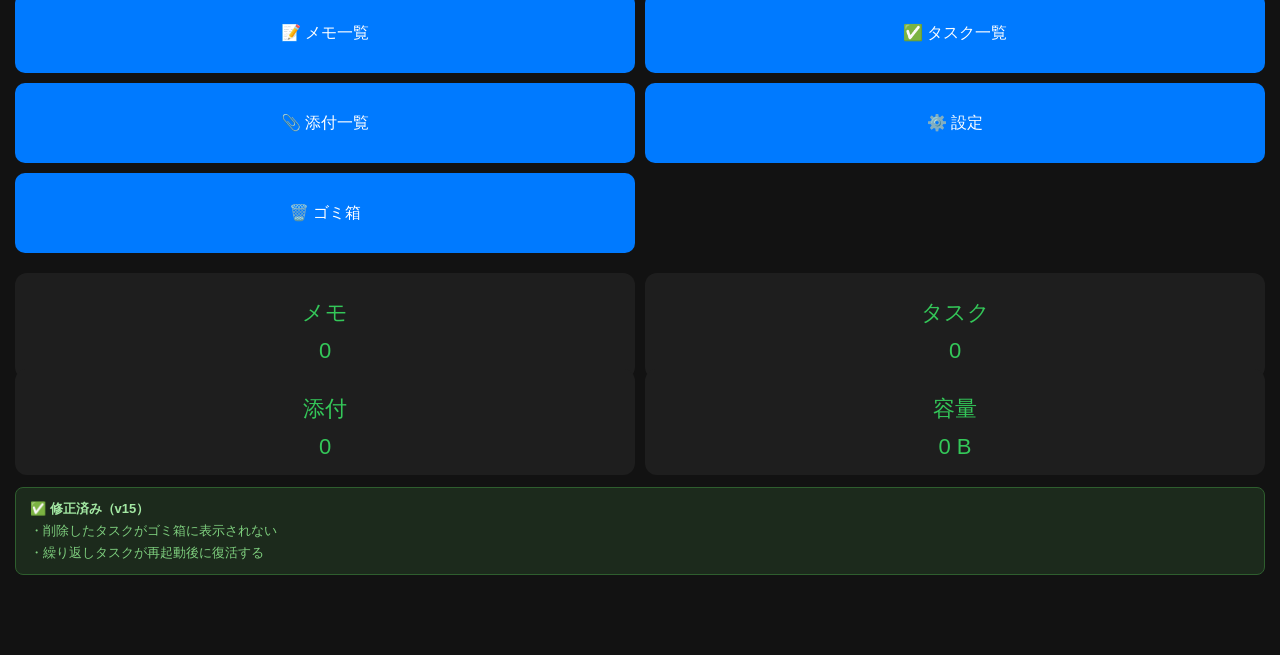
==== commit c072189d: "feat: add Japanese/English language switcher (i18n) - New i18n.js with full translation dictionary (" ====
--- a/index.html
+++ b/index.html
@@ -84,10 +84,12 @@
 
 <input
 id="searchInput"
+data-i18n-placeholder="home.search_placeholder"
 placeholder="検索">
 
 <button
-onclick="runSearch()">
+onclick="runSearch()"
+data-i18n="home.search_btn">
 🔍 検索
 </button>
 
@@ -111,7 +113,8 @@
 </button>
 
 <button
-onclick="goToday()">
+onclick="goToday()"
+data-i18n="home.today_btn">
 今日
 </button>
 
@@ -133,7 +136,8 @@
 
 <div class="date-flag-row">
 
-<h3 id="selectedDate">
+<h3 id="selectedDate"
+data-i18n="home.date_unselected">
 日付未選択
 </h3>
 
@@ -165,7 +169,7 @@
 
 <div class="card">
 
-<h3>
+<h3 data-i18n="home.memo_title">
 📝 メモ
 </h3>
 
@@ -175,6 +179,7 @@
 <textarea
 id="memoInput"
 rows="5"
+data-i18n-placeholder="home.memo_placeholder"
 placeholder="メモを入力">
 </textarea>
 
@@ -186,7 +191,7 @@
 
 <div class="card">
 
-<h3>
+<h3 data-i18n="home.task_title">
 ✅ タスク
 </h3>
 
@@ -195,17 +200,21 @@
 <input
 type="text"
 id="taskInput"
+data-i18n-placeholder="home.task_placeholder"
 placeholder="タスク入力">
 
 <button
-onclick="addTask()">
+onclick="addTask()"
+data-i18n="home.task_add_btn">
 追加
 </button>
 
 </div>
 
 <div class="reminder-row">
-<span class="reminder-label">⏰ リマインダー</span>
+<span
+class="reminder-label"
+data-i18n="home.reminder_label">⏰ リマインダー</span>
 <input
 type="time"
 id="taskReminderTime">
@@ -218,12 +227,14 @@
 </div>
 
 <div class="reminder-row">
-<span class="reminder-label">🔁 繰り返し</span>
+<span
+class="reminder-label"
+data-i18n="home.repeat_label">🔁 繰り返し</span>
 <select id="taskRepeat">
-<option value="">なし</option>
-<option value="daily">毎日</option>
-<option value="weekly">毎週</option>
-<option value="monthly">毎月</option>
+<option value="" data-i18n="home.repeat_none">なし</option>
+<option value="daily" data-i18n="home.repeat_daily">毎日</option>
+<option value="weekly" data-i18n="home.repeat_weekly">毎週</option>
+<option value="monthly" data-i18n="home.repeat_monthly">毎月</option>
 </select>
 </div>
 
@@ -239,7 +250,7 @@
 
 <div class="card">
 
-<h3>
+<h3 data-i18n="home.attach_title">
 📎 添付
 </h3>
 
@@ -249,7 +260,8 @@
 multiple>
 
 <button
-onclick="saveAttachment()">
+onclick="saveAttachment()"
+data-i18n="home.attach_save_btn">
 添付保存
 </button>
 
@@ -266,27 +278,32 @@
 <div class="menu-grid">
 
 <button
-onclick="showMemoList()">
+onclick="showMemoList()"
+data-i18n="menu.memo_list">
 📝 メモ一覧
 </button>
 
 <button
-onclick="showTaskList()">
+onclick="showTaskList()"
+data-i18n="menu.task_list">
 ✅ タスク一覧
 </button>
 
 <button
-onclick="showAttachmentList()">
+onclick="showAttachmentList()"
+data-i18n="menu.attach_list">
 📎 添付一覧
 </button>
 
 <button
-onclick="showSettingsPage()">
+onclick="showSettingsPage()"
+data-i18n="menu.settings">
 ⚙️ 設定
 </button>
 
 <button
-onclick="showTrashPage()">
+onclick="showTrashPage()"
+data-i18n="menu.trash">
 🗑️ ゴミ箱
 </button>
 
@@ -299,28 +316,28 @@
 <div id="statsArea">
 
 <div class="stat-card">
-メモ
+<span data-i18n="stat.memo">メモ</span>
 <span id="memoCount">
 0
 </span>
 </div>
 
 <div class="stat-card">
-タスク
+<span data-i18n="stat.task">タスク</span>
 <span id="taskCount">
 0
 </span>
 </div>
 
 <div class="stat-card">
-添付
+<span data-i18n="stat.attach">添付</span>
 <span id="attachmentCount">
 0
 </span>
 </div>
 
 <div class="stat-card">
-容量
+<span data-i18n="stat.storage">容量</span>
 <span id="storageSize">
 0MB
 </span>
@@ -360,11 +377,12 @@
 <div class="topbar">
 
 <button
-onclick="goHome()">
+onclick="goHome()"
+data-i18n="nav.back_home">
 ← ホーム
 </button>
 
-<h2>
+<h2 data-i18n="page.memo_list">
 メモ一覧
 </h2>
 
@@ -387,11 +405,12 @@
 <div class="topbar">
 
 <button
-onclick="goHome()">
+onclick="goHome()"
+data-i18n="nav.back_home">
 ← ホーム
 </button>
 
-<h2>
+<h2 data-i18n="page.task_list">
 タスク一覧
 </h2>
 
@@ -414,11 +433,12 @@
 <div class="topbar">
 
 <button
-onclick="goHome()">
+onclick="goHome()"
+data-i18n="nav.back_home">
 ← ホーム
 </button>
 
-<h2>
+<h2 data-i18n="page.attach_list">
 添付一覧
 </h2>
 
@@ -441,11 +461,12 @@
 <div class="topbar">
 
 <button
-onclick="goHome()">
+onclick="goHome()"
+data-i18n="nav.back_home">
 ← ホーム
 </button>
 
-<h2>
+<h2 data-i18n="page.stats">
 統計
 </h2>
 
@@ -468,11 +489,12 @@
 <div class="topbar">
 
 <button
-onclick="goHome()">
+onclick="goHome()"
+data-i18n="nav.back_home">
 ← ホーム
 </button>
 
-<h2>
+<h2 data-i18n="page.backup">
 バックアップ
 </h2>
 
@@ -480,16 +502,19 @@
 
 <div class="card">
 
-<h3>
+<h3 data-i18n="backup.export_title">
 📤 エクスポート
 </h3>
 
-<p class="backup-note">
+<p
+class="backup-note"
+data-i18n="backup.export_note">
 現在のデータをJSONファイルとして保存します。
 </p>
 
 <button
-onclick="exportData()">
+onclick="exportData()"
+data-i18n="backup.export_btn">
 JSON出力
 </button>
 
@@ -497,11 +522,13 @@
 
 <div class="card">
 
-<h3>
+<h3 data-i18n="backup.import_title">
 📥 インポート
 </h3>
 
-<p class="backup-note">
+<p
+class="backup-note"
+data-i18n="backup.import_note">
 ブラウザやデバイスを変える際は、エクスポートしたJSONファイルをここから読み込んでください。
 </p>
 
@@ -510,7 +537,8 @@
 id="importFile">
 
 <button
-onclick="importData()">
+onclick="importData()"
+data-i18n="backup.import_btn">
 JSON読込
 </button>
 
@@ -518,7 +546,7 @@
 
 <div class="card backup-info">
 
-<p>
+<p data-i18n-html="backup.warning">
 ⚠️ ブラウザが異なるとデータは共有されません。<br>
 Chrome → Safari など環境を変える場合は、必ずエクスポート → インポートでデータを移行してください。
 </p>
@@ -539,21 +567,50 @@
 <div class="topbar">
 
 <button
-onclick="goHome()">
+onclick="goHome()"
+data-i18n="nav.back_home">
 ← ホーム
 </button>
 
-<h2>
+<h2 data-i18n="page.settings">
 ⚙️ 設定
 </h2>
 
 </div>
 
+<!-- 言語 -->
+
+<div class="card">
+
+<h3 data-i18n="settings.lang_title">
+🌐 言語 / Language
+</h3>
+
+<div class="action-btn-group">
+
+<button
+id="langJaBtn"
+onclick="setLang('ja')"
+data-i18n="settings.lang_ja_btn">
+日本語
+</button>
+
+<button
+id="langEnBtn"
+onclick="setLang('en')"
+data-i18n="settings.lang_en_btn">
+English
+</button>
+
+</div>
+
+</div>
+
 <!-- 繰り返しタスク管理 -->
 
 <div class="card">
 
-<h3>
+<h3 data-i18n="settings.repeat_title">
 🔁 繰り返しタスク
 </h3>
 
@@ -566,7 +623,7 @@
 
 <div class="card">
 
-<h3>
+<h3 data-i18n="settings.tag_title">
 🏷️ タグ管理
 </h3>
 
@@ -575,16 +632,18 @@
 <input
 type="text"
 id="newTagInput"
+data-i18n-placeholder="settings.tag_placeholder"
 placeholder="タグ名">
 
 <button
-onclick="addTag()">
+onclick="addTag()"
+data-i18n="settings.tag_add_btn">
 追加
 </button>
 
 </div>
 
-<h4>
+<h4 data-i18n="settings.tag_registered">
 登録済みタグ
 </h4>
 
@@ -598,11 +657,13 @@
 
 <div class="card">
 
-<h3>
+<h3 data-i18n="settings.task_tag_title">
 📝 タスク化メモ
 </h3>
 
-<p class="backup-note">
+<p
+class="backup-note"
+data-i18n="settings.task_tag_note">
 このタグを含むメモ行は自動的にタスクに変換されます。
 </p>
 
@@ -611,10 +672,12 @@
 <input
 type="text"
 id="newTaskTagInput"
+data-i18n-placeholder="settings.task_tag_placeholder"
 placeholder="タスク化タグ（例:【タスク】）">
 
 <button
-onclick="addTaskTag()">
+onclick="addTaskTag()"
+data-i18n="settings.tag_add_btn">
 追加
 </button>
 
@@ -630,19 +693,21 @@
 
 <div class="card">
 
-<h3>✅ タスク完了動作</h3>
+<h3 data-i18n="settings.task_complete_title">✅ タスク完了動作</h3>
 
 <div class="action-btn-group">
 
 <button
 id="actionStrikeBtn"
-onclick="setTaskCompleteAction('strikethrough')">
+onclick="setTaskCompleteAction('strikethrough')"
+data-i18n="settings.strike_btn">
 取り消し線のみ
 </button>
 
 <button
 id="actionDeleteBtn"
-onclick="setTaskCompleteAction('auto-delete')">
+onclick="setTaskCompleteAction('auto-delete')"
+data-i18n="settings.auto_delete_btn">
 取り消し線→2秒後に削除
 </button>
 
@@ -654,12 +719,13 @@
 
 <div class="card">
 
-<h3>
+<h3 data-i18n="settings.passcode_title">
 🔒 パスコード
 </h3>
 
 <button
-onclick="passcodeSetting()">
+onclick="passcodeSetting()"
+data-i18n="settings.passcode_btn">
 設定
 </button>
 
@@ -669,12 +735,13 @@
 
 <div class="card">
 
-<h3>
+<h3 data-i18n="settings.notif_title">
 🔔 通知
 </h3>
 
 <button
-onclick="requestNotificationPermission()">
+onclick="requestNotificationPermission()"
+data-i18n="settings.notif_btn">
 通知を許可する
 </button>
 
@@ -684,17 +751,19 @@
 
 <div class="card">
 
-<h3>
+<h3 data-i18n="settings.theme_title">
 🎨 テーマ
 </h3>
 
 <button
-onclick="setLightMode()">
+onclick="setLightMode()"
+data-i18n="settings.light_btn">
 ライトモード
 </button>
 
 <button
-onclick="setDarkMode()">
+onclick="setDarkMode()"
+data-i18n="settings.dark_btn">
 ダークモード
 </button>
 
@@ -704,16 +773,19 @@
 
 <div class="card">
 
-<h3>
+<h3 data-i18n="settings.update_title">
 🔄 アップデート
 </h3>
 
-<p style="font-size:13px;margin:0 0 10px;opacity:.75;">
+<p
+style="font-size:13px;margin:0 0 10px;opacity:.75;"
+data-i18n="settings.update_note">
 キャッシュを削除して最新版を読み込みます
 </p>
 
 <button
 onclick="forceClearAndReload()"
+data-i18n="settings.update_btn"
 style="background:#c0392b;color:#fff;border:none;padding:8px 16px;border-radius:6px;cursor:pointer;">
 🗑️ キャッシュ削除 &amp; 再起動
 </button>
@@ -724,12 +796,13 @@
 
 <div class="card">
 
-<h3>
+<h3 data-i18n="settings.stats_title">
 📊 統計
 </h3>
 
 <button
-onclick="showStatsPage()">
+onclick="showStatsPage()"
+data-i18n="settings.stats_btn">
 統計を開く
 </button>
 
@@ -739,12 +812,13 @@
 
 <div class="card">
 
-<h3>
+<h3 data-i18n="settings.backup_title">
 💾 バックアップ
 </h3>
 
 <button
-onclick="showBackupPage()">
+onclick="showBackupPage()"
+data-i18n="settings.backup_btn">
 バックアップを開く
 </button>
 
@@ -754,11 +828,11 @@
 
 <div class="card">
 
-<h3>
+<h3 data-i18n="settings.info_title">
 ℹ️ アプリ情報
 </h3>
 
-<p>
+<p data-i18n="settings.info_version">
 Daily Hub Pro v3.1
 </p>
 
@@ -768,12 +842,13 @@
 
 <div class="card">
 
-<h3>
+<h3 data-i18n="settings.data_title">
 🗑️ データ管理
 </h3>
 
 <button
-onclick="clearAllData()">
+onclick="clearAllData()"
+data-i18n="settings.clear_data_btn">
 全データ削除
 </button>
 
@@ -792,11 +867,12 @@
 <div class="topbar">
 
 <button
-onclick="goHome()">
+onclick="goHome()"
+data-i18n="nav.back_home">
 ← ホーム
 </button>
 
-<h2>
+<h2 data-i18n="page.trash">
 🗑️ ゴミ箱
 </h2>
 
@@ -821,6 +897,7 @@
 <script src="stats.js"></script>
 <script src="backup.js"></script>
 <script src="settings.js"></script>
+<script src="i18n.js"></script>
 <script src="reminder.js"></script>
 <script src="repeat.js"></script>
 <script src="trash.js"></script>
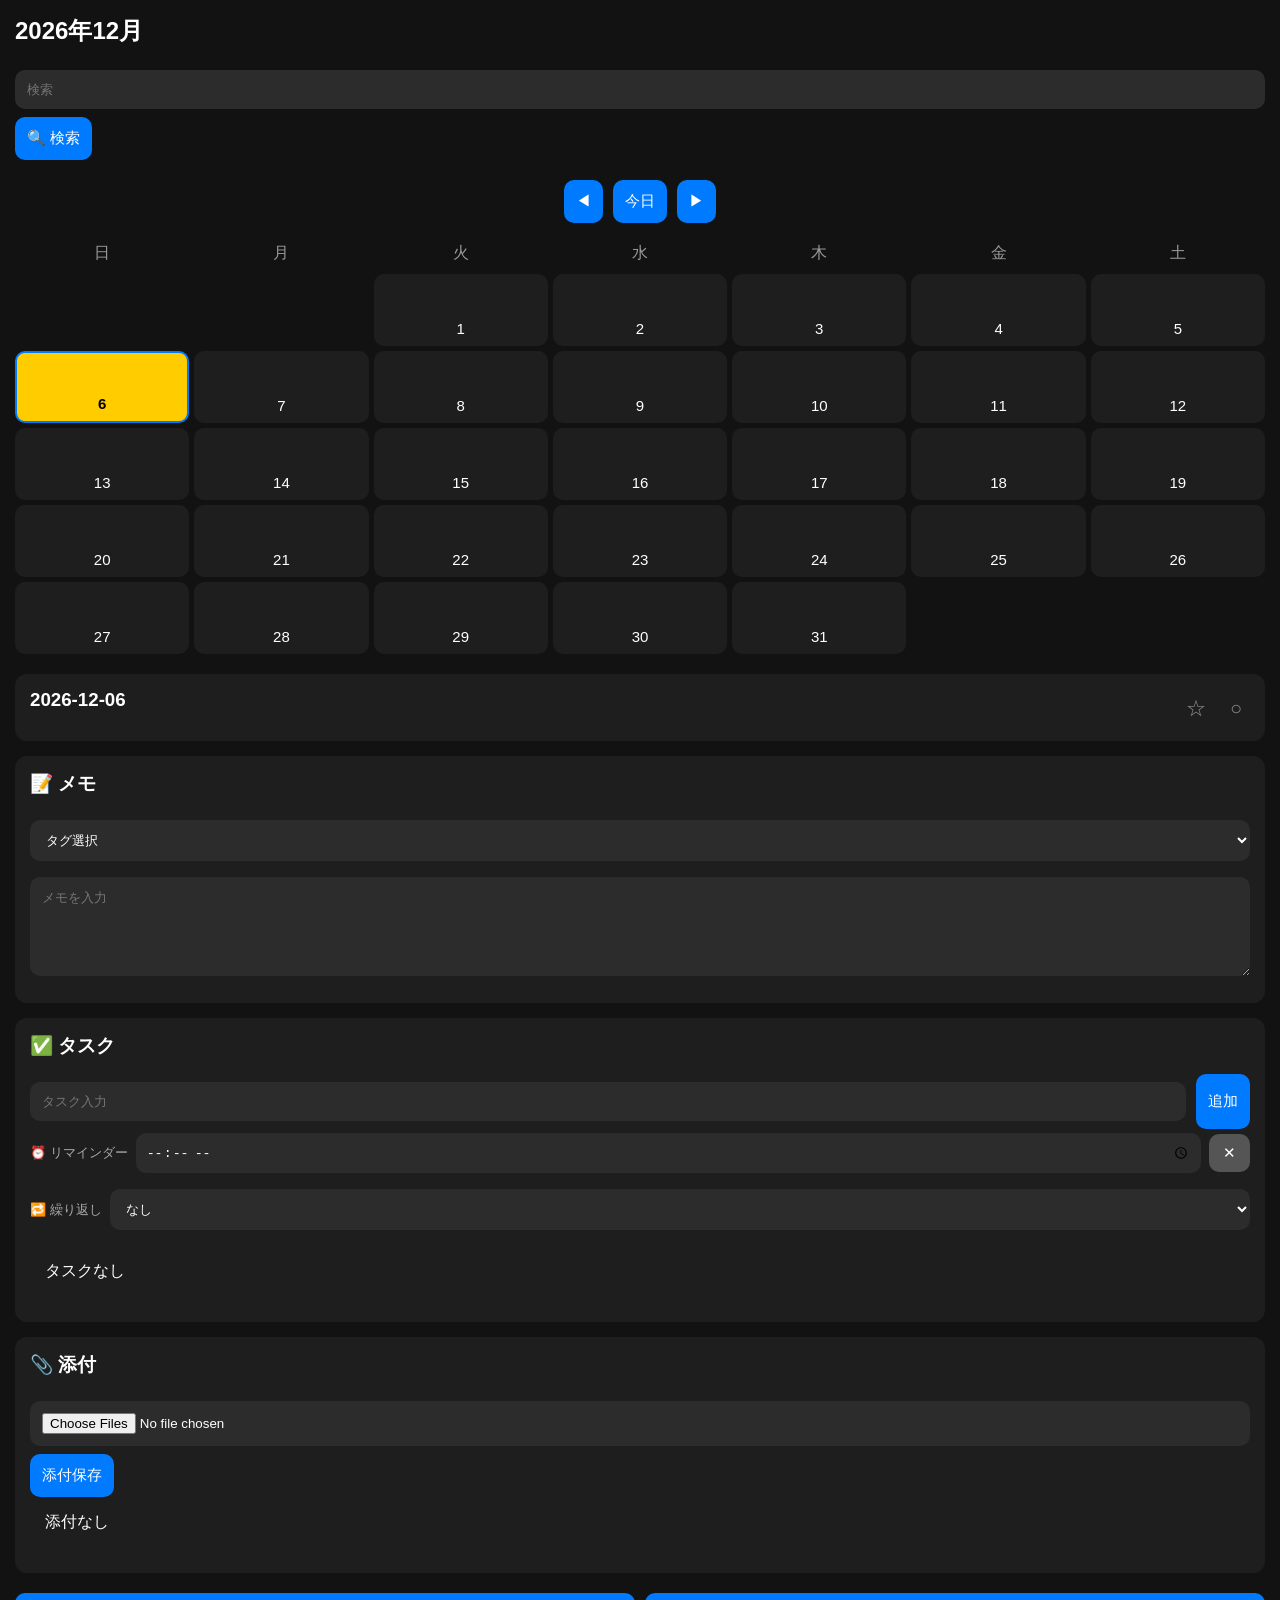
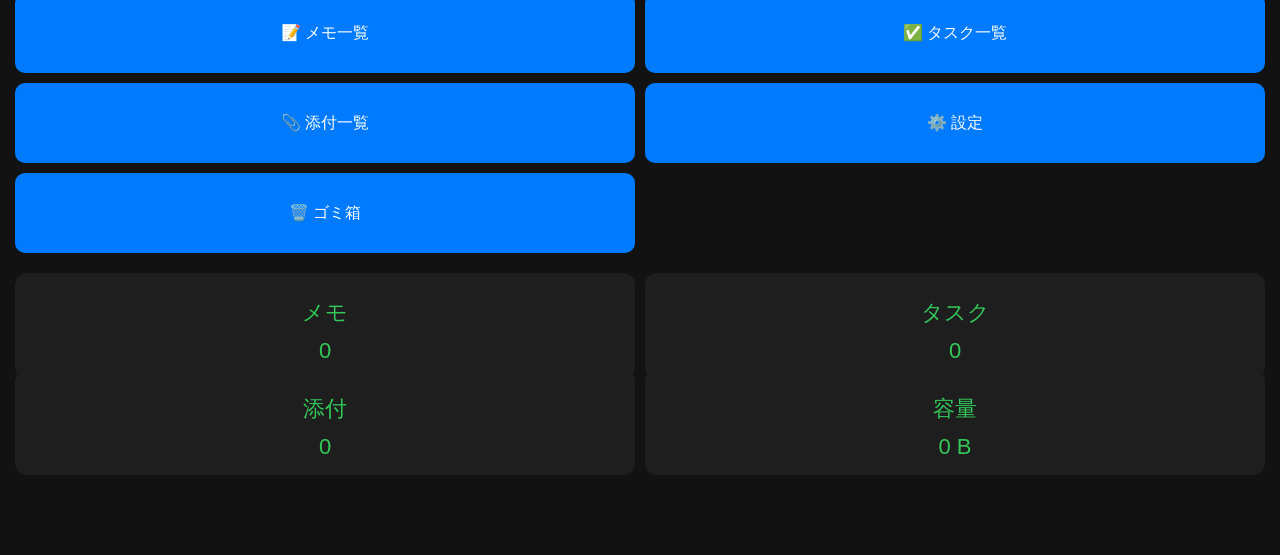
==== commit 1327efd6: "chore: CodeCanyon submission prep - Remove fix notice banner from home screen - Add documentation.ht" ====
--- a/index.html
+++ b/index.html
@@ -345,24 +345,6 @@
 
 </div>
 
-<!-- =====================
-FIX NOTICE
-===================== -->
-
-<div id="fixNotice" style="
-    margin:12px 0 0;
-    padding:10px 14px;
-    background:#1c2a1c;
-    border:1px solid #2e5e2e;
-    border-radius:8px;
-    font-size:13px;
-    color:#7ecf7e;
-    line-height:1.7;
-">
-    <strong style="color:#a3e8a3;">✅ 修正済み（v15）</strong><br>
-    ・削除したタスクがゴミ箱に表示されない<br>
-    ・繰り返しタスクが再起動後に復活する
-</div>
 
 </section>
 
